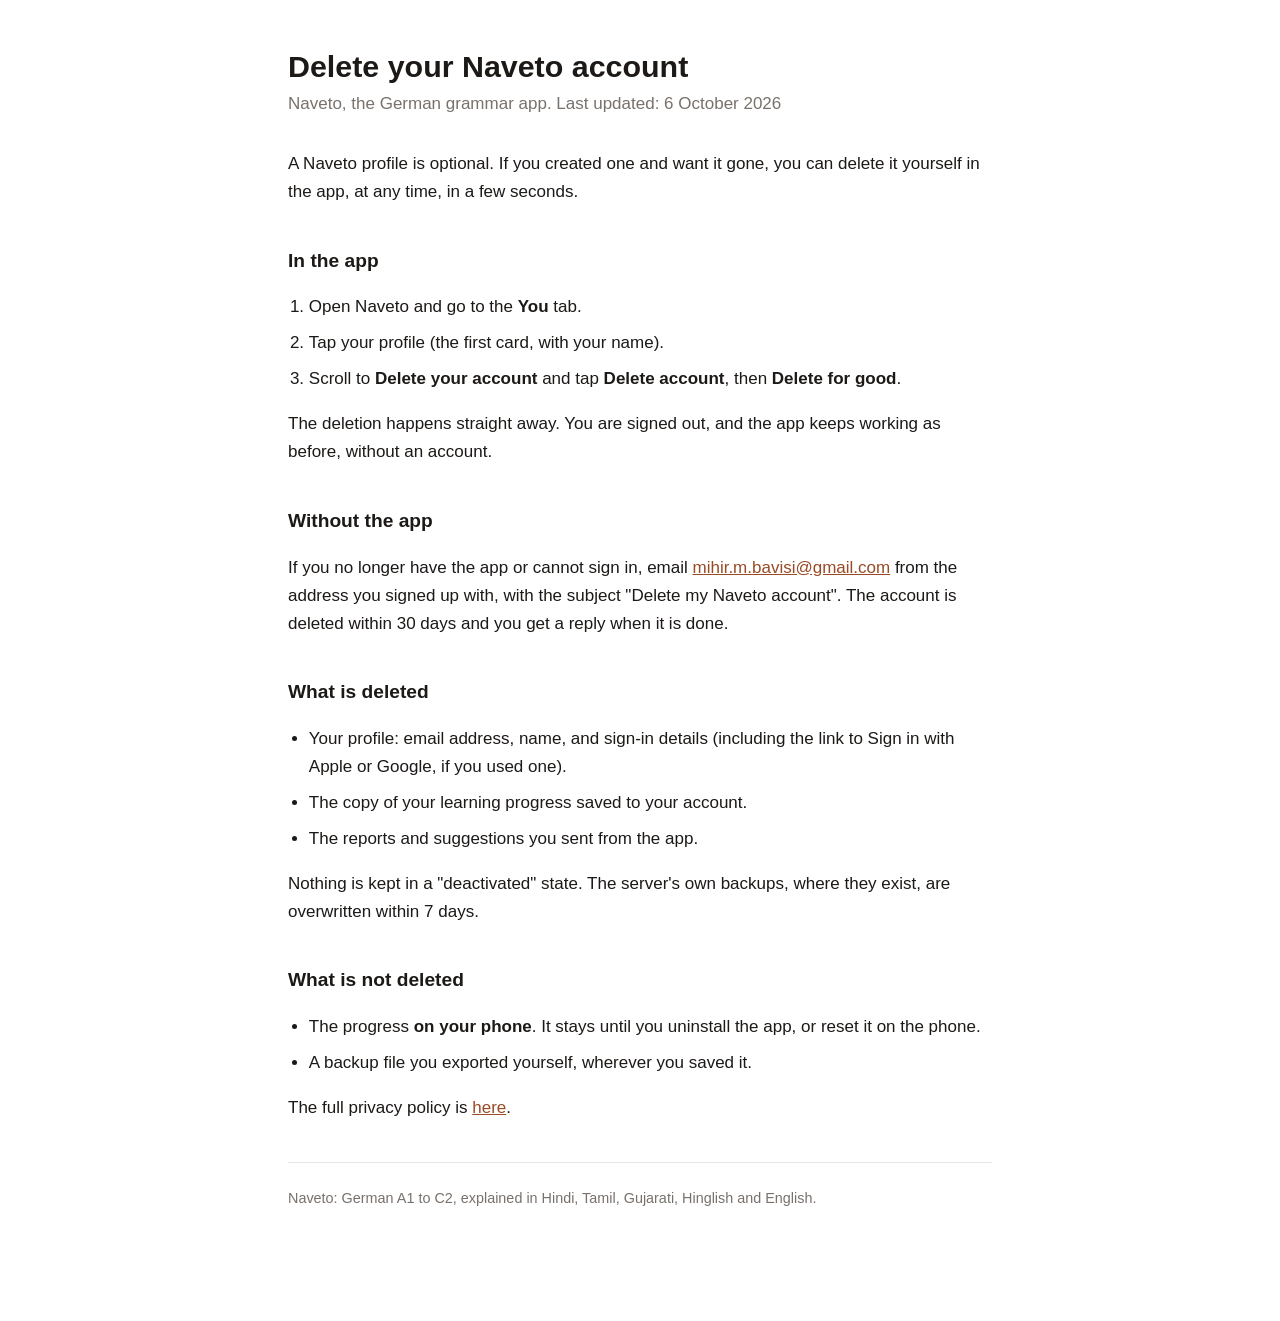
==== delete-account/index.html @ 249be40f "Policy 6 Oct, deletion page, custom domain" ====
<!DOCTYPE html>
<html lang="en">
<head>
<meta charset="utf-8">
<meta name="viewport" content="width=device-width, initial-scale=1">
<title>Naveto: delete your account</title>
<style>
  :root { color-scheme: light dark; }
  body {
    margin: 0 auto; max-width: 44rem; padding: 3rem 1.25rem 6rem;
    font-family: -apple-system, BlinkMacSystemFont, "Segoe UI", Roboto, sans-serif;
    font-size: 17px; line-height: 1.65; color: #1c1917; background: #fff;
  }
  @media (prefers-color-scheme: dark) {
    body { color: #e7e5e4; background: #17150f; }
    a { color: #f5a46b; }
    hr { border-color: #3a332c !important; }
  }
  h1 { font-size: 1.9rem; line-height: 1.2; margin: 0 0 .35rem; }
  h2 { font-size: 1.2rem; margin: 2.4rem 0 .6rem; }
  .sub { color: #78716c; margin: 0 0 2rem; }
  a { color: #9a4a25; }
  ol, ul { padding-left: 1.3rem; }
  li { margin-bottom: .5rem; }
  hr { border: 0; border-top: 1px solid #e7e5e4; margin: 2.5rem 0 0; }
  .foot { color: #78716c; font-size: .9rem; margin-top: 1.5rem; }
</style>
</head>
<body>

<h1>Delete your Naveto account</h1>
<p class="sub">Naveto, the German grammar app. Last updated: 6 October 2026</p>

<p>A Naveto profile is optional. If you created one and want it gone, you can
delete it yourself in the app, at any time, in a few seconds.</p>

<h2>In the app</h2>
<ol>
  <li>Open Naveto and go to the <strong>You</strong> tab.</li>
  <li>Tap your profile (the first card, with your name).</li>
  <li>Scroll to <strong>Delete your account</strong> and tap
      <strong>Delete account</strong>, then <strong>Delete for good</strong>.</li>
</ol>
<p>The deletion happens straight away. You are signed out, and the app keeps
working as before, without an account.</p>

<h2>Without the app</h2>
<p>If you no longer have the app or cannot sign in, email
<a href="mailto:mihir.m.bavisi@gmail.com?subject=Delete%20my%20Naveto%20account">mihir.m.bavisi@gmail.com</a>
from the address you signed up with, with the subject "Delete my Naveto
account". The account is deleted within 30 days and you get a reply when it
is done.</p>

<h2>What is deleted</h2>
<ul>
  <li>Your profile: email address, name, and sign-in details (including the
      link to Sign in with Apple or Google, if you used one).</li>
  <li>The copy of your learning progress saved to your account.</li>
  <li>The reports and suggestions you sent from the app.</li>
</ul>
<p>Nothing is kept in a "deactivated" state. The server's own backups, where
they exist, are overwritten within 7 days.</p>

<h2>What is not deleted</h2>
<ul>
  <li>The progress <strong>on your phone</strong>. It stays until you
      uninstall the app, or reset it on the phone.</li>
  <li>A backup file you exported yourself, wherever you saved it.</li>
</ul>

<p>The full privacy policy is <a href="../">here</a>.</p>

<hr>
<p class="foot">Naveto: German A1 to C2, explained in Hindi, Tamil, Gujarati,
Hinglish and English.</p>

</body>
</html>
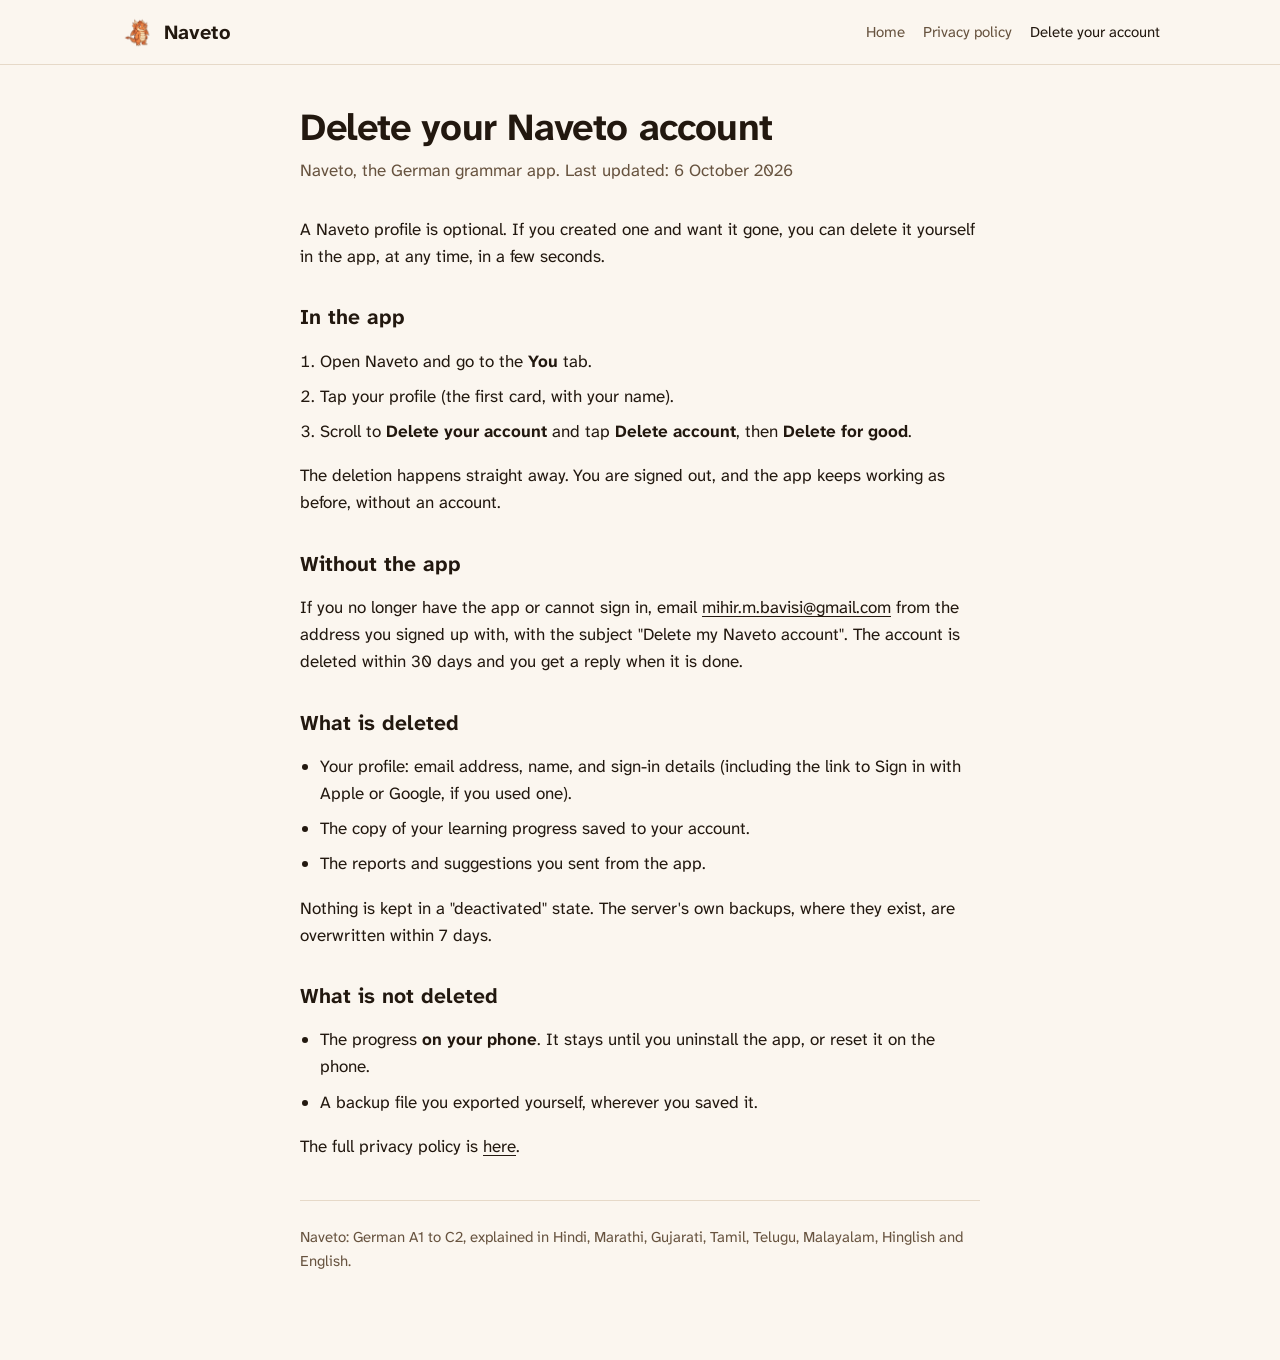
==== commit 2d77df0f: "Home page in the app's design; privacy policy moves to /privacy/ Built by GermanVocabCards/pipeline/" ====
--- a/delete-account/index.html
+++ b/delete-account/index.html
@@ -4,29 +4,21 @@
 <meta charset="utf-8">
 <meta name="viewport" content="width=device-width, initial-scale=1">
 <title>Naveto: delete your account</title>
-<style>
-  :root { color-scheme: light dark; }
-  body {
-    margin: 0 auto; max-width: 44rem; padding: 3rem 1.25rem 6rem;
-    font-family: -apple-system, BlinkMacSystemFont, "Segoe UI", Roboto, sans-serif;
-    font-size: 17px; line-height: 1.65; color: #1c1917; background: #fff;
-  }
-  @media (prefers-color-scheme: dark) {
-    body { color: #e7e5e4; background: #17150f; }
-    a { color: #f5a46b; }
-    hr { border-color: #3a332c !important; }
-  }
-  h1 { font-size: 1.9rem; line-height: 1.2; margin: 0 0 .35rem; }
-  h2 { font-size: 1.2rem; margin: 2.4rem 0 .6rem; }
-  .sub { color: #78716c; margin: 0 0 2rem; }
-  a { color: #9a4a25; }
-  ol, ul { padding-left: 1.3rem; }
-  li { margin-bottom: .5rem; }
-  hr { border: 0; border-top: 1px solid #e7e5e4; margin: 2.5rem 0 0; }
-  .foot { color: #78716c; font-size: .9rem; margin-top: 1.5rem; }
-</style>
+<link rel="icon" href="/img/naveto.png">
+<link rel="stylesheet" href="/site.css">
 </head>
 <body>
+<header class="top">
+  <div class="wrap">
+    <a class="brand" href="/"><img src="/img/naveto.png" alt="">Naveto</a>
+    <nav class="nav" aria-label="Site">
+      <a href="/">Home</a>
+      <a href="/privacy/">Privacy policy</a>
+      <a href="/delete-account/" aria-current="page">Delete your account</a>
+    </nav>
+  </div>
+</header>
+<main class="doc"><div class="wrap narrow">
 
 <h1>Delete your Naveto account</h1>
 <p class="sub">Naveto, the German grammar app. Last updated: 6 October 2026</p>
@@ -68,11 +60,12 @@
   <li>A backup file you exported yourself, wherever you saved it.</li>
 </ul>
 
-<p>The full privacy policy is <a href="../">here</a>.</p>
+<p>The full privacy policy is <a href="/privacy/">here</a>.</p>
 
 <hr>
-<p class="foot">Naveto: German A1 to C2, explained in Hindi, Tamil, Gujarati,
-Hinglish and English.</p>
+<p class="foot-note">Naveto: German A1 to C2, explained in Hindi, Marathi, Gujarati, Tamil,
+Telugu, Malayalam, Hinglish and English.</p>
 
+</div></main>
 </body>
 </html>
--- a/site.css
+++ b/site.css
@@ -0,0 +1,173 @@
+/* naveto-site: the app's own design (Direction A, "Paper & Ember", 5 Oct 2026).
+   Tokens copied from src/ui/tokens/colors.ts; ember is for rewards only. */
+@font-face { font-family: "Atkinson"; src: url("/fonts/AtkinsonHyperlegibleNext-Regular.ttf") format("truetype"); font-weight: 400; font-display: swap; }
+@font-face { font-family: "Atkinson"; src: url("/fonts/AtkinsonHyperlegibleNext-SemiBold.ttf") format("truetype"); font-weight: 600; font-display: swap; }
+@font-face { font-family: "Atkinson"; src: url("/fonts/AtkinsonHyperlegibleNext-Bold.ttf") format("truetype"); font-weight: 700; font-display: swap; }
+
+:root {
+  color-scheme: light dark;
+  --bg: #FBF6EF; --surface: #FFFFFF; --surface2: #F3EADF; --surface3: #E6D9C8;
+  --border: #E6D9C8; --border-strong: #D3C2AD;
+  --text: #22180F; --muted: #67533F; --faint: #7A6652;
+  --ink: #22180F; --on-ink: #FBF6EF; --on-ink-muted: #E9D9C6;
+  --ember: #C24E17; --ember-deep: #9C3B0E; --ember-soft: #FCE4D2;
+  --akk: #C2410C; --akk-bg: #FFF1E8; --akk-br: #FED0AE;
+  --nom: #1D4ED8; --nom-bg: #EFF4FF;
+  --dat: #6D28D9; --dat-bg: #F3EEFF;
+  --gen: #0F766E; --gen-bg: #E9F6F4;
+  --ok: #1E7A4C; --ok-bg: #E2F2E8; --ok-br: #A9D8BC;
+  --bad: #B42318; --bad-bg: #FDE8E5; --bad-br: #F4B4AC;
+  --radius: 18px;
+  --font: "Atkinson", -apple-system, BlinkMacSystemFont, "Segoe UI", Roboto,
+          "Noto Sans", "Noto Sans Devanagari", "Noto Sans Gujarati", "Noto Sans Tamil",
+          "Noto Sans Telugu", "Noto Sans Malayalam", sans-serif;
+}
+@media (prefers-color-scheme: dark) {
+  :root {
+    --bg: #14110E; --surface: #201A15; --surface2: #2B241D; --surface3: #3A3128;
+    --border: #3A3128; --border-strong: #57493B;
+    --text: #F7F0E6; --muted: #C4B4A2; --faint: #A49482;
+    --ink: #F7F0E6; --on-ink: #14110E; --on-ink-muted: #4E4134;
+    --ember: #F08A4B; --ember-deep: #F5A46B; --ember-soft: #3A2312;
+    --akk: #FDA36B; --akk-bg: #38210F; --akk-br: #6B3D1B;
+    --nom: #8FADFF; --nom-bg: #1B2540;
+    --dat: #BFA4FF; --dat-bg: #291C42;
+    --gen: #5FCBBB; --gen-bg: #10312C;
+    --ok: #6FD08C; --ok-bg: #123020; --ok-br: #1F5637;
+    --bad: #F58A8A; --bad-bg: #3A1717; --bad-br: #6B2626;
+  }
+}
+
+* { box-sizing: border-box; }
+html { -webkit-text-size-adjust: 100%; }
+body {
+  margin: 0; background: var(--bg); color: var(--text);
+  font-family: var(--font); font-size: 17px; line-height: 1.6;
+}
+a { color: var(--text); text-underline-offset: 3px; }
+img { max-width: 100%; height: auto; display: block; }
+.wrap { max-width: 1080px; margin: 0 auto; padding: 0 20px; }
+.narrow { max-width: 720px; }
+
+/* header */
+.top { border-bottom: 1px solid var(--border); background: var(--bg); }
+.top .wrap { display: flex; align-items: center; justify-content: space-between; gap: 16px; min-height: 64px; }
+.brand { display: flex; align-items: center; gap: 10px; font-weight: 700; font-size: 20px; text-decoration: none; }
+.brand img { width: 34px; height: 34px; object-fit: contain; }
+.nav { display: flex; gap: 18px; flex-wrap: wrap; font-size: 15px; }
+.nav a { text-decoration: none; color: var(--muted); }
+.nav a:hover, .nav a[aria-current="page"] { color: var(--text); }
+
+/* type */
+h1, h2, h3 { line-height: 1.2; margin: 0; }
+h1 { font-size: clamp(32px, 5.4vw, 52px); font-weight: 700; letter-spacing: -0.01em; }
+h2 { font-size: clamp(24px, 3.4vw, 32px); font-weight: 700; }
+h3 { font-size: 19px; font-weight: 700; }
+.lede { font-size: 19px; color: var(--muted); max-width: 36em; }
+.label { font-size: 13px; color: var(--faint); font-weight: 600; }
+.muted { color: var(--muted); }
+section { padding: 64px 0; }
+section + section { border-top: 1px solid var(--border); }
+
+/* hero */
+.hero { padding: 56px 0 48px; }
+.hero .wrap { display: grid; grid-template-columns: 1.15fr 0.85fr; gap: 40px; align-items: center; }
+.hero h1 { margin: 14px 0 18px; }
+.hero-art { display: grid; grid-template-columns: 1fr 1.25fr 1fr; align-items: end; gap: 0; }
+.hero-art img { width: 100%; }
+.hero-art img:nth-child(2) { transform: translateY(-14px); }
+.pill { display: inline-flex; align-items: center; gap: 8px; padding: 6px 12px; border-radius: 999px;
+  background: var(--surface2); color: var(--muted); font-size: 14px; font-weight: 600; }
+.cta { display: flex; flex-wrap: wrap; gap: 12px; align-items: center; margin-top: 26px; }
+.btn { display: inline-flex; align-items: center; justify-content: center; min-height: 48px; padding: 0 22px;
+  border-radius: 14px; background: var(--ink); color: var(--on-ink); font-weight: 600; text-decoration: none; }
+.btn.ghost { background: transparent; color: var(--text); border: 1px solid var(--border-strong); }
+
+/* numbers */
+.stats { display: grid; grid-template-columns: repeat(5, 1fr); gap: 12px; }
+.stat { background: var(--surface); border: 1px solid var(--border); border-radius: var(--radius); padding: 18px; }
+.stat b { display: block; font-size: 28px; line-height: 1.1; }
+.stat span { color: var(--muted); font-size: 15px; }
+
+/* the lesson card mock */
+.demo { display: grid; grid-template-columns: 0.9fr 1.1fr; gap: 40px; align-items: start; }
+.card { background: var(--surface); border: 1px solid var(--border); border-radius: 22px; padding: 22px; }
+.speaker { display: flex; gap: 12px; align-items: center; margin-bottom: 14px; }
+.speaker img { width: 56px; height: 56px; object-fit: contain; }
+.sentence { font-size: 26px; font-weight: 600; line-height: 1.35; margin: 6px 0 4px; }
+.gap { display: inline-block; min-width: 3.4em; border-bottom: 3px solid var(--bad); color: var(--bad); text-align: center; }
+.opts { display: grid; grid-template-columns: 1fr 1fr; gap: 10px; margin: 18px 0; }
+.opt { border: 1px solid var(--border-strong); border-radius: 14px; padding: 12px; text-align: center; font-size: 20px; font-weight: 600; background: var(--surface); }
+.opt.wrong { border-color: var(--bad-br); background: var(--bad-bg); color: var(--bad); text-decoration: line-through; }
+.opt.right { border-color: var(--ok-br); background: var(--ok-bg); color: var(--ok); }
+.sheet { border-radius: 16px; background: var(--bad-bg); border: 1px solid var(--bad-br); padding: 16px; }
+.sheet .verdict { color: var(--bad); font-weight: 700; margin-bottom: 6px; }
+.sheet .l1 { margin-top: 10px; padding-top: 10px; border-top: 1px solid var(--bad-br); }
+.sheet .l1 .label { display: block; margin-bottom: 2px; }
+.akk { color: var(--akk); background: var(--akk-bg); border: 1px solid var(--akk-br); border-radius: 6px; padding: 0 5px; font-weight: 700; }
+.chips { display: flex; flex-wrap: wrap; gap: 8px; margin: 18px 0 8px; }
+.chip { font: inherit; font-size: 15px; padding: 8px 14px; border-radius: 999px; border: 1px solid var(--border-strong);
+  background: var(--surface); color: var(--text); cursor: pointer; }
+.chip[aria-pressed="true"] { background: var(--ink); color: var(--on-ink); border-color: var(--ink); }
+.chip small { color: inherit; opacity: .7; margin-left: 4px; }
+
+/* features */
+.grid4 { display: grid; grid-template-columns: repeat(4, 1fr); gap: 16px; margin-top: 28px; }
+.feature { background: var(--surface); border: 1px solid var(--border); border-radius: var(--radius); padding: 20px; }
+.feature p { margin: 8px 0 0; color: var(--muted); font-size: 16px; }
+.dot { width: 10px; height: 10px; border-radius: 50%; display: inline-block; margin-right: 8px; vertical-align: middle; }
+
+/* cast */
+.cast { display: grid; grid-template-columns: repeat(6, 1fr); gap: 14px; margin-top: 28px; }
+.member { text-align: center; }
+.member img { width: 100%; max-width: 150px; margin: 0 auto 8px; aspect-ratio: 1; object-fit: contain; }
+.member b { display: block; }
+.member span { color: var(--muted); font-size: 14px; }
+.member em { display: inline-block; margin-top: 4px; font-style: normal; font-size: 13px; padding: 2px 8px; border-radius: 999px; background: var(--surface2); color: var(--muted); }
+
+/* languages */
+.langs { display: grid; grid-template-columns: repeat(4, 1fr); gap: 12px; margin-top: 28px; }
+.lang { background: var(--surface); border: 1px solid var(--border); border-radius: 16px; padding: 16px; }
+.lang b { display: block; font-size: 22px; }
+.lang span { color: var(--muted); font-size: 15px; }
+
+/* fire: a reward, so ember */
+.flame { color: var(--ember-deep); background: var(--ember-soft); border-radius: 999px; padding: 4px 10px; font-weight: 700; font-size: 14px; }
+
+/* footer */
+.foot { border-top: 1px solid var(--border); padding: 36px 0 56px; color: var(--muted); font-size: 15px; }
+.foot .wrap { display: flex; flex-wrap: wrap; gap: 12px 28px; justify-content: space-between; }
+.foot nav { display: flex; gap: 18px; flex-wrap: wrap; }
+.foot a { color: var(--muted); }
+
+/* documents (privacy, deletion) */
+.doc { padding: 40px 0 72px; }
+.doc h1 { font-size: clamp(28px, 4.4vw, 38px); margin-bottom: 6px; }
+.doc h2 { font-size: 21px; margin: 2.2rem 0 .6rem; }
+.doc .sub { color: var(--muted); margin: 0 0 2rem; }
+.doc ul, .doc ol { padding-left: 1.25rem; }
+.doc li { margin-bottom: .5rem; }
+.doc table { border-collapse: collapse; width: 100%; margin: 1rem 0; font-size: 15px; }
+.doc th, .doc td { text-align: left; padding: .6rem .7rem .6rem 0; border-bottom: 1px solid var(--border); vertical-align: top; }
+.doc th { font-size: 13px; color: var(--faint); font-weight: 600; }
+.doc code { background: var(--surface2); padding: .1rem .35rem; border-radius: 4px; font-size: .9em; }
+.doc hr { border: 0; border-top: 1px solid var(--border); margin: 2.5rem 0 0; }
+.doc .foot-note { color: var(--muted); font-size: 15px; margin-top: 1.5rem; }
+.doc a { color: var(--text); }
+
+@media (max-width: 900px) {
+  .hero .wrap, .demo { grid-template-columns: 1fr; }
+  .hero-art { max-width: 420px; }
+  .stats { grid-template-columns: repeat(2, 1fr); }
+  .grid4 { grid-template-columns: 1fr 1fr; }
+  .cast { grid-template-columns: repeat(3, 1fr); }
+  .langs { grid-template-columns: repeat(2, 1fr); }
+}
+@media (max-width: 560px) {
+  body { font-size: 16px; }
+  section { padding: 48px 0; }
+  .nav { gap: 14px; font-size: 14px; flex-wrap: nowrap; }
+  .nav .wide { display: none; }
+  .grid4 { grid-template-columns: 1fr; }
+  .sentence { font-size: 22px; }
+}
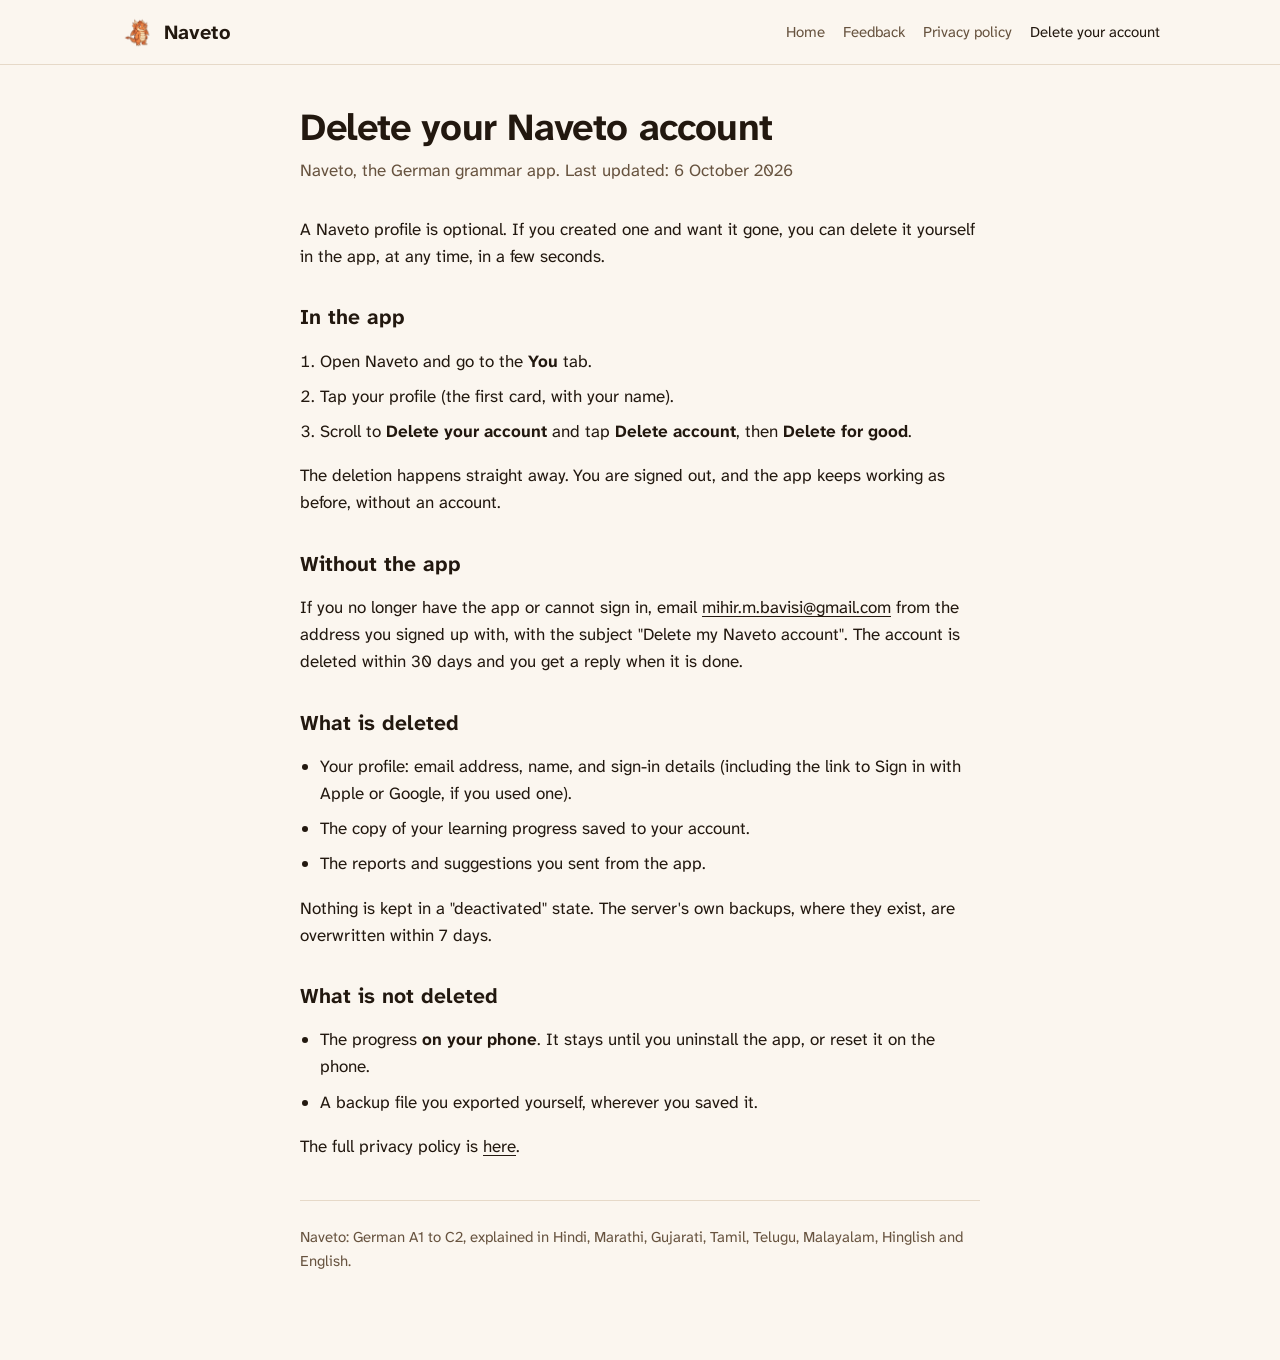
==== commit 3f9ce1da: "Feedback form at /feedback/; privacy policy section 8 Co-Authored-By: Claude Opus 5.5 <noreply@anthr" ====
--- a/delete-account/index.html
+++ b/delete-account/index.html
@@ -13,6 +13,7 @@
     <a class="brand" href="/"><img src="/img/naveto.png" alt="">Naveto</a>
     <nav class="nav" aria-label="Site">
       <a href="/">Home</a>
+      <a href="/feedback/">Feedback</a>
       <a href="/privacy/">Privacy policy</a>
       <a href="/delete-account/" aria-current="page">Delete your account</a>
     </nav>
--- a/site.css
+++ b/site.css
@@ -20,7 +20,7 @@
   --radius: 18px;
   --font: "Atkinson", -apple-system, BlinkMacSystemFont, "Segoe UI", Roboto,
           "Noto Sans", "Noto Sans Devanagari", "Noto Sans Gujarati", "Noto Sans Tamil",
-          "Noto Sans Telugu", "Noto Sans Malayalam", sans-serif;
+          "Noto Sans Telugu", "Noto Sans Malayalam", "Noto Sans Bengali", "Noto Sans Kannada", sans-serif;
 }
 @media (prefers-color-scheme: dark) {
   :root {
@@ -171,3 +171,33 @@
   .grid4 { grid-template-columns: 1fr; }
   .sentence { font-size: 22px; }
 }
+
+/* the feedback form (/feedback/) */
+/* [hidden] must win over a class that sets display (.form is a grid). */
+[hidden] { display: none !important; }
+.form .group { display: grid; gap: 18px; }
+.form { display: grid; gap: 18px; margin-top: 8px; }
+.form fieldset { border: 0; padding: 0; margin: 0; }
+.form legend { font-weight: 600; margin-bottom: 8px; padding: 0; }
+.kinds { display: flex; flex-wrap: wrap; gap: 8px; }
+.kinds legend { width: 100%; }
+.kinds label { display: inline-flex; align-items: center; gap: 8px; padding: 8px 14px; border-radius: 999px;
+  border: 1px solid var(--border-strong); background: var(--surface); cursor: pointer; font-size: 15px; }
+.kinds label:has(input:checked) { background: var(--ink); color: var(--on-ink); border-color: var(--ink); }
+.kinds input { accent-color: var(--ember); margin: 0; }
+.field { display: grid; gap: 6px; font-weight: 600; }
+.field .row { display: flex; gap: 18px; font-weight: 400; }
+.field .row label { display: inline-flex; gap: 6px; align-items: center; }
+.form textarea, .form input:not([type="radio"]), .form select {
+  font: inherit; font-weight: 400; color: var(--text); background: var(--surface);
+  border: 1px solid var(--border-strong); border-radius: 12px; padding: 10px 12px; width: 100%; }
+.form textarea:focus, .form input:focus, .form select:focus { outline: 2px solid var(--ember); outline-offset: 1px; }
+.form .two { display: grid; grid-template-columns: 1fr 1fr; gap: 16px; }
+.form .fine { color: var(--muted); font-size: 14px; margin: 0; }
+.form .btn { border: 0; cursor: pointer; font: inherit; font-weight: 600; justify-self: start; min-width: 160px; }
+.form .btn:disabled { opacity: .6; cursor: default; }
+.btn.ghost { cursor: pointer; font: inherit; }
+.note { margin: 0; padding: 10px 14px; border-radius: 12px; background: var(--surface2); }
+.note.bad { background: var(--bad-bg); color: var(--bad); border: 1px solid var(--bad-br); }
+.trap { position: absolute; left: -9999px; width: 1px; height: 1px; overflow: hidden; }
+@media (max-width: 560px) { .form .two { grid-template-columns: 1fr; } }
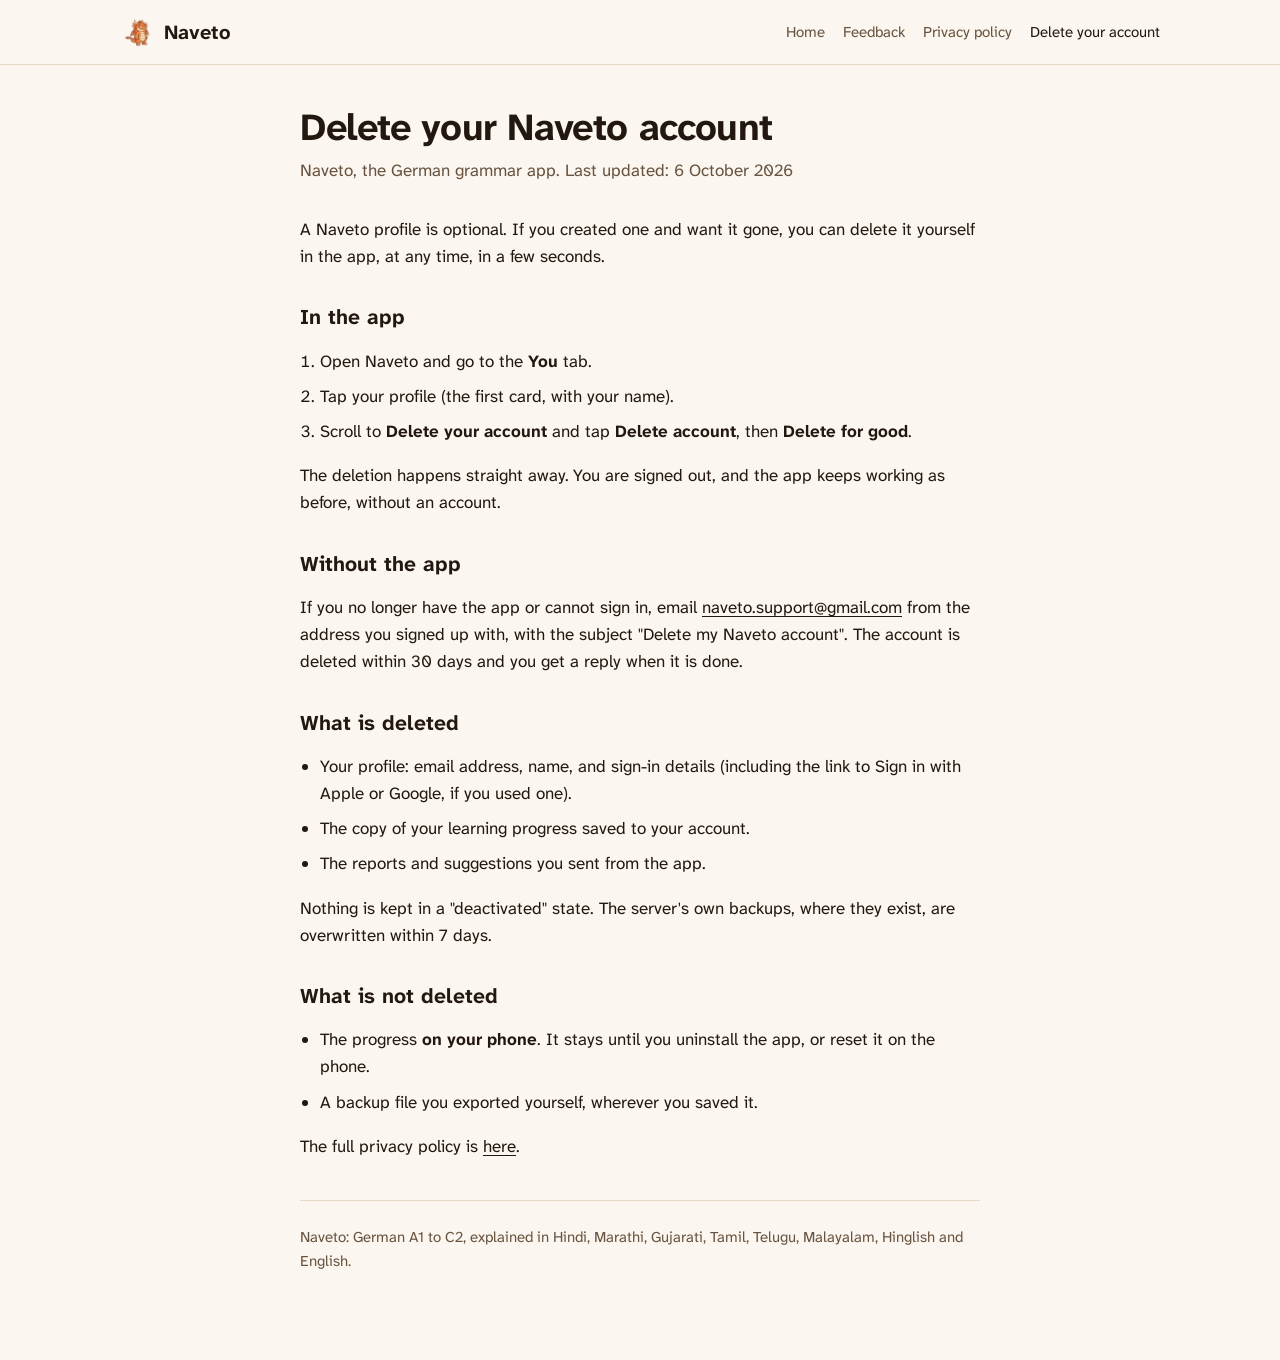
==== commit 973c4f5b: "Contact address: naveto.support@gmail.com (privacy policy 15 Nov) Co-Authored-By: Claude Opus 5.5 <n" ====
--- a/delete-account/index.html
+++ b/delete-account/index.html
@@ -39,7 +39,7 @@
 
 <h2>Without the app</h2>
 <p>If you no longer have the app or cannot sign in, email
-<a href="mailto:mihir.m.bavisi@gmail.com?subject=Delete%20my%20Naveto%20account">mihir.m.bavisi@gmail.com</a>
+<a href="mailto:naveto.support@gmail.com?subject=Delete%20my%20Naveto%20account">naveto.support@gmail.com</a>
 from the address you signed up with, with the subject "Delete my Naveto
 account". The account is deleted within 30 days and you get a reply when it
 is done.</p>
--- a/site.css
+++ b/site.css
@@ -154,6 +154,10 @@
 .doc hr { border: 0; border-top: 1px solid var(--border); margin: 2.5rem 0 0; }
 .doc .foot-note { color: var(--muted); font-size: 15px; margin-top: 1.5rem; }
 .doc a { color: var(--text); }
+/* A button inside a document page keeps its own colours (27 Oct: the
+   join page's buttons were dark text on the dark button). */
+.doc a.btn { color: var(--on-ink); }
+.doc a.btn.ghost { color: var(--text); }
 
 @media (max-width: 900px) {
   .hero .wrap, .demo { grid-template-columns: 1fr; }
